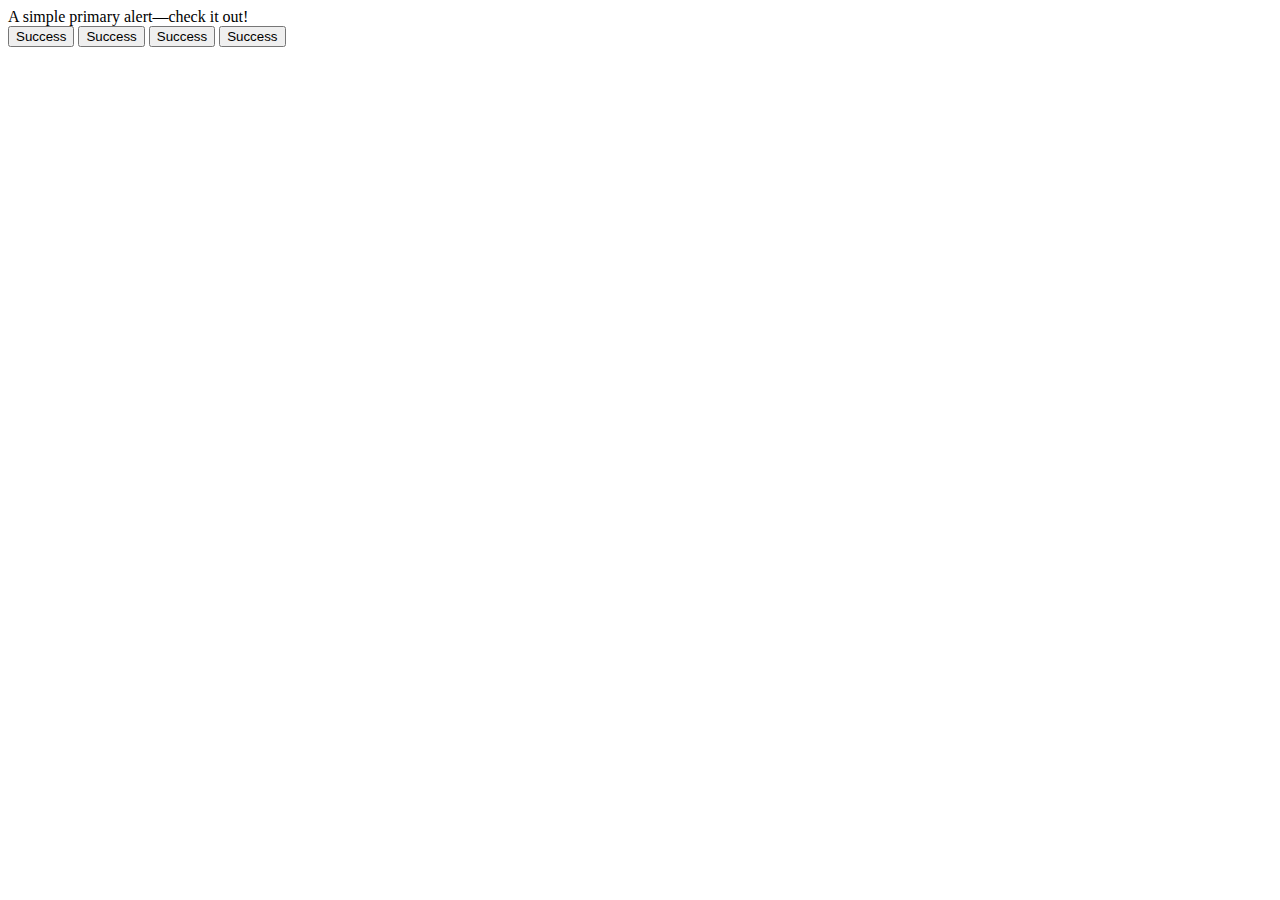
==== index.html @ d3579c08 "Add files via upload" ====
<!doctype html>
<html class="no-js" lang="">

<head>
  <meta charset="utf-8">
  <title></title>
  <meta name="description" content="">
  <meta name="viewport" content="width=device-width, initial-scale=1">

  <meta property="og:title" content="">
  <meta property="og:type" content="">
  <meta property="og:url" content="">
  <meta property="og:image" content="">

  <link rel="manifest" href="site.webmanifest">
  <link rel="apple-touch-icon" href="icon.png">
  <!-- Place favicon.ico in the root directory -->

  <link href="https://cdn.jsdelivr.net/npm/bootstrap@5.0.2/dist/css/bootstrap.min.css" rel="stylesheet" integrity="sha384-EVSTQN3/azprG1Anm3QDgpJLIm9Nao0Yz1ztcQTwFspd3yD65VohhpuuCOmLASjC" crossorigin="anonymous">

  <meta name="theme-color" content="#fafafa">
</head>

<body>
  <div class="container">
    <!-- アラート -->
    <div class="mt-3 alert alert-primary" role="alert">
      A simple primary alert—check it out!
    </div>

    <!-- ボタン -->
    <div class="d-flex justify-content-center">
      <button type="button" class="btn btn-success">Success</button>
      <button type="button" class="ms-1 btn btn-success">Success</button>
      <button type="button" class="ms-1 btn btn-success">Success</button>
      <button type="button" class="ms-1 btn btn-success">Success</button>
　  </div>
　</div>

  <script src="index.js"></script>

</body>

</html>
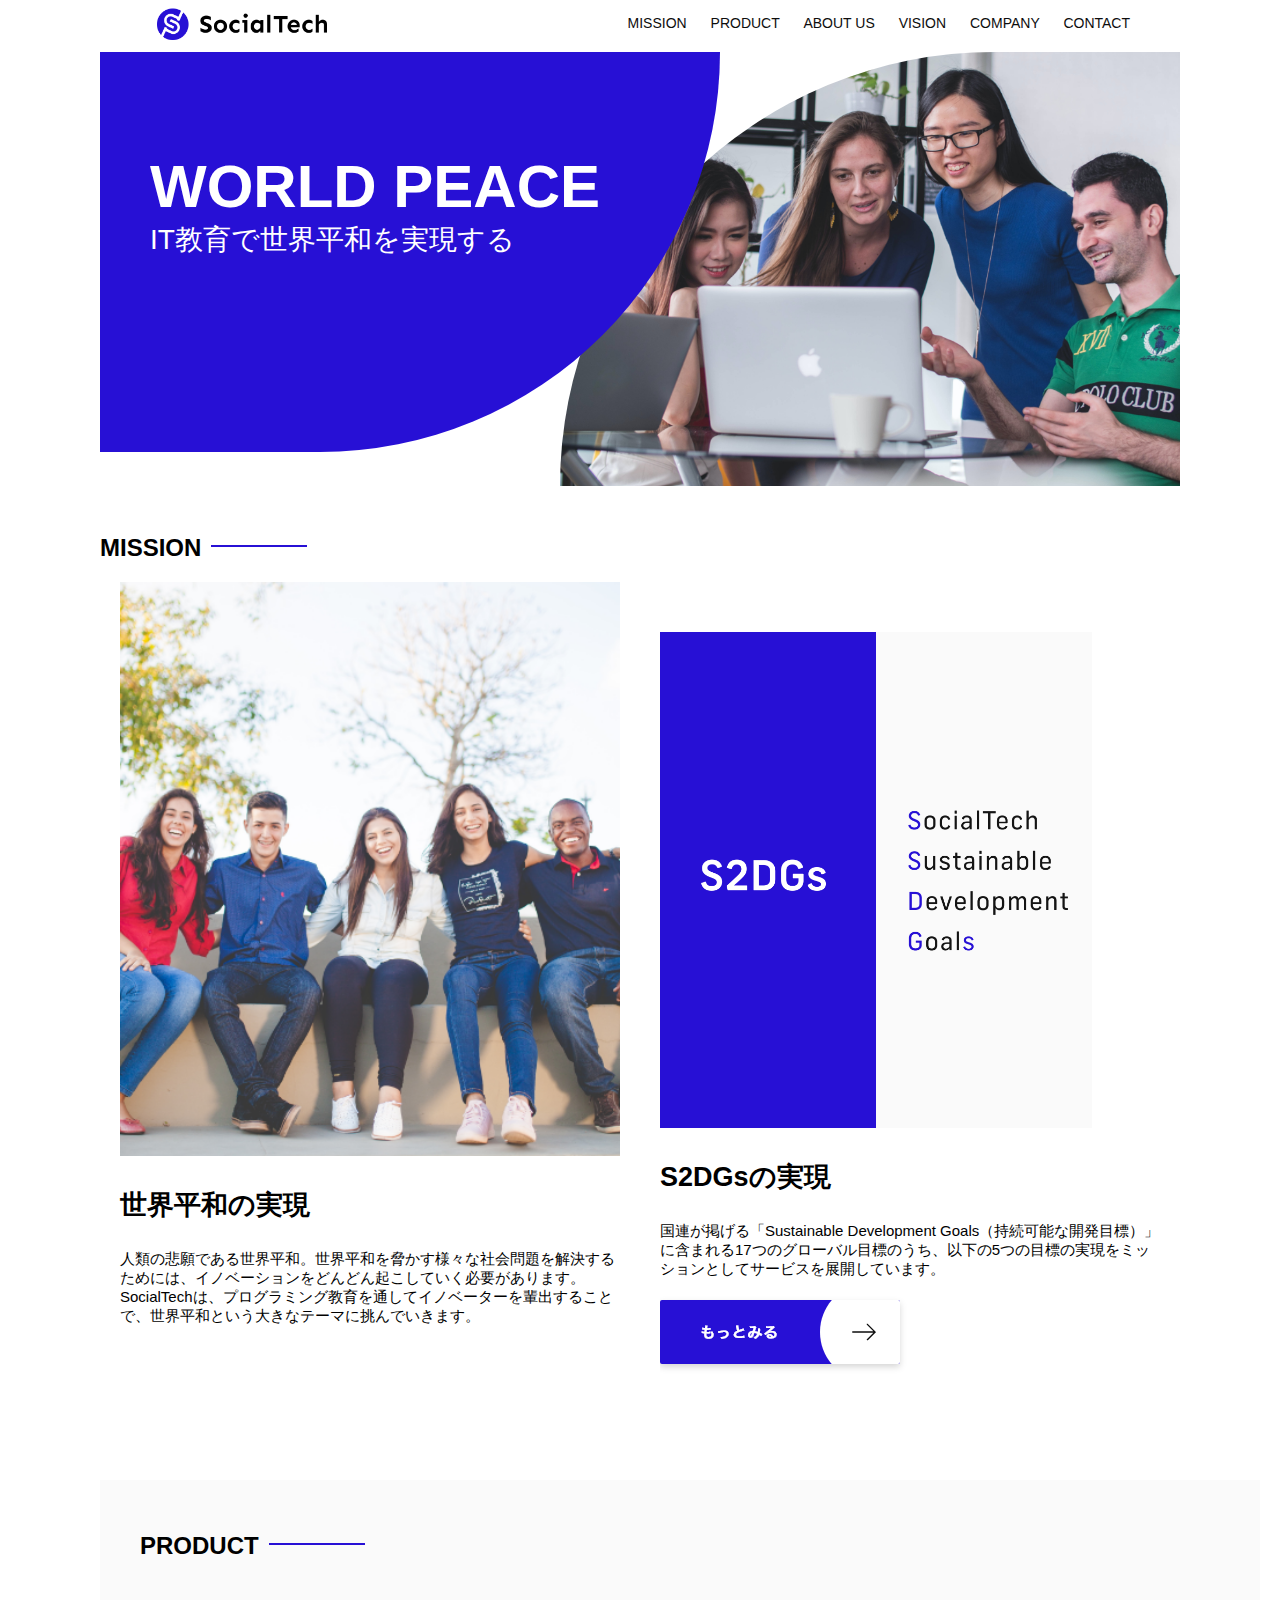
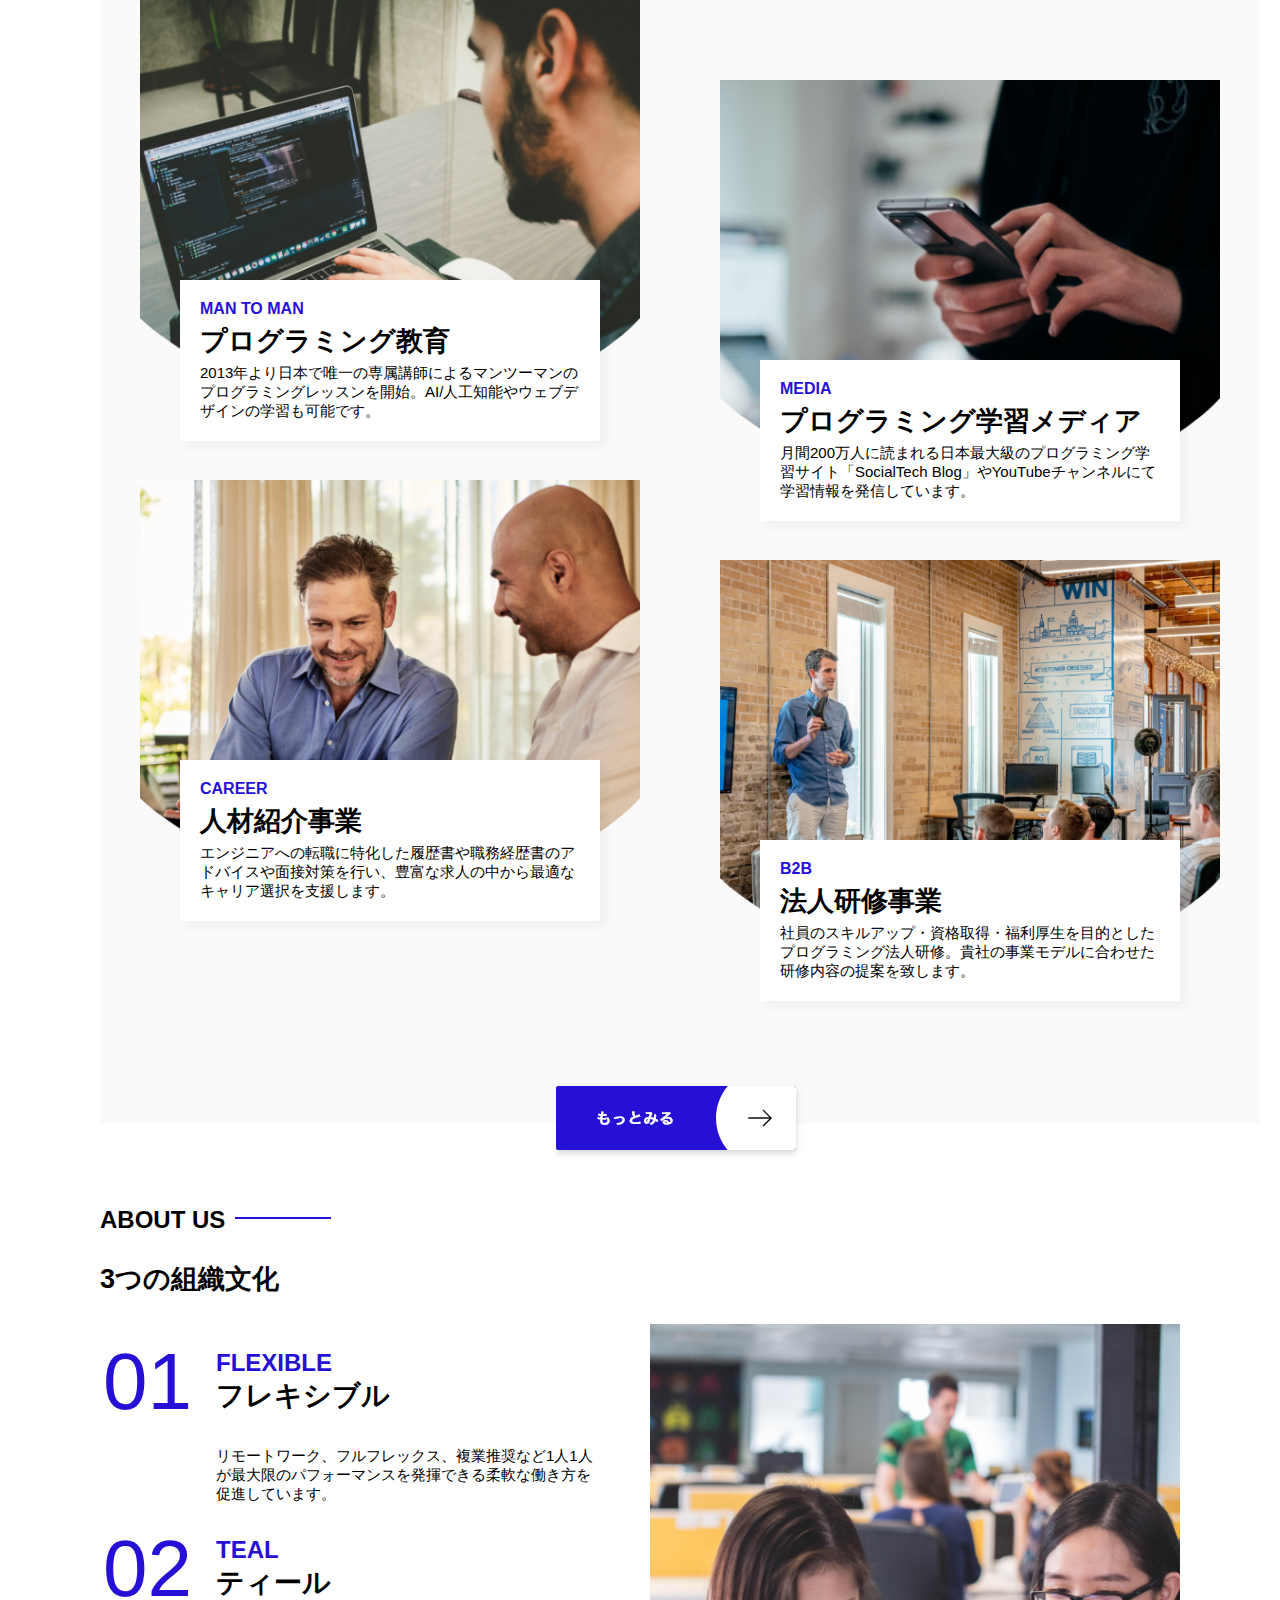
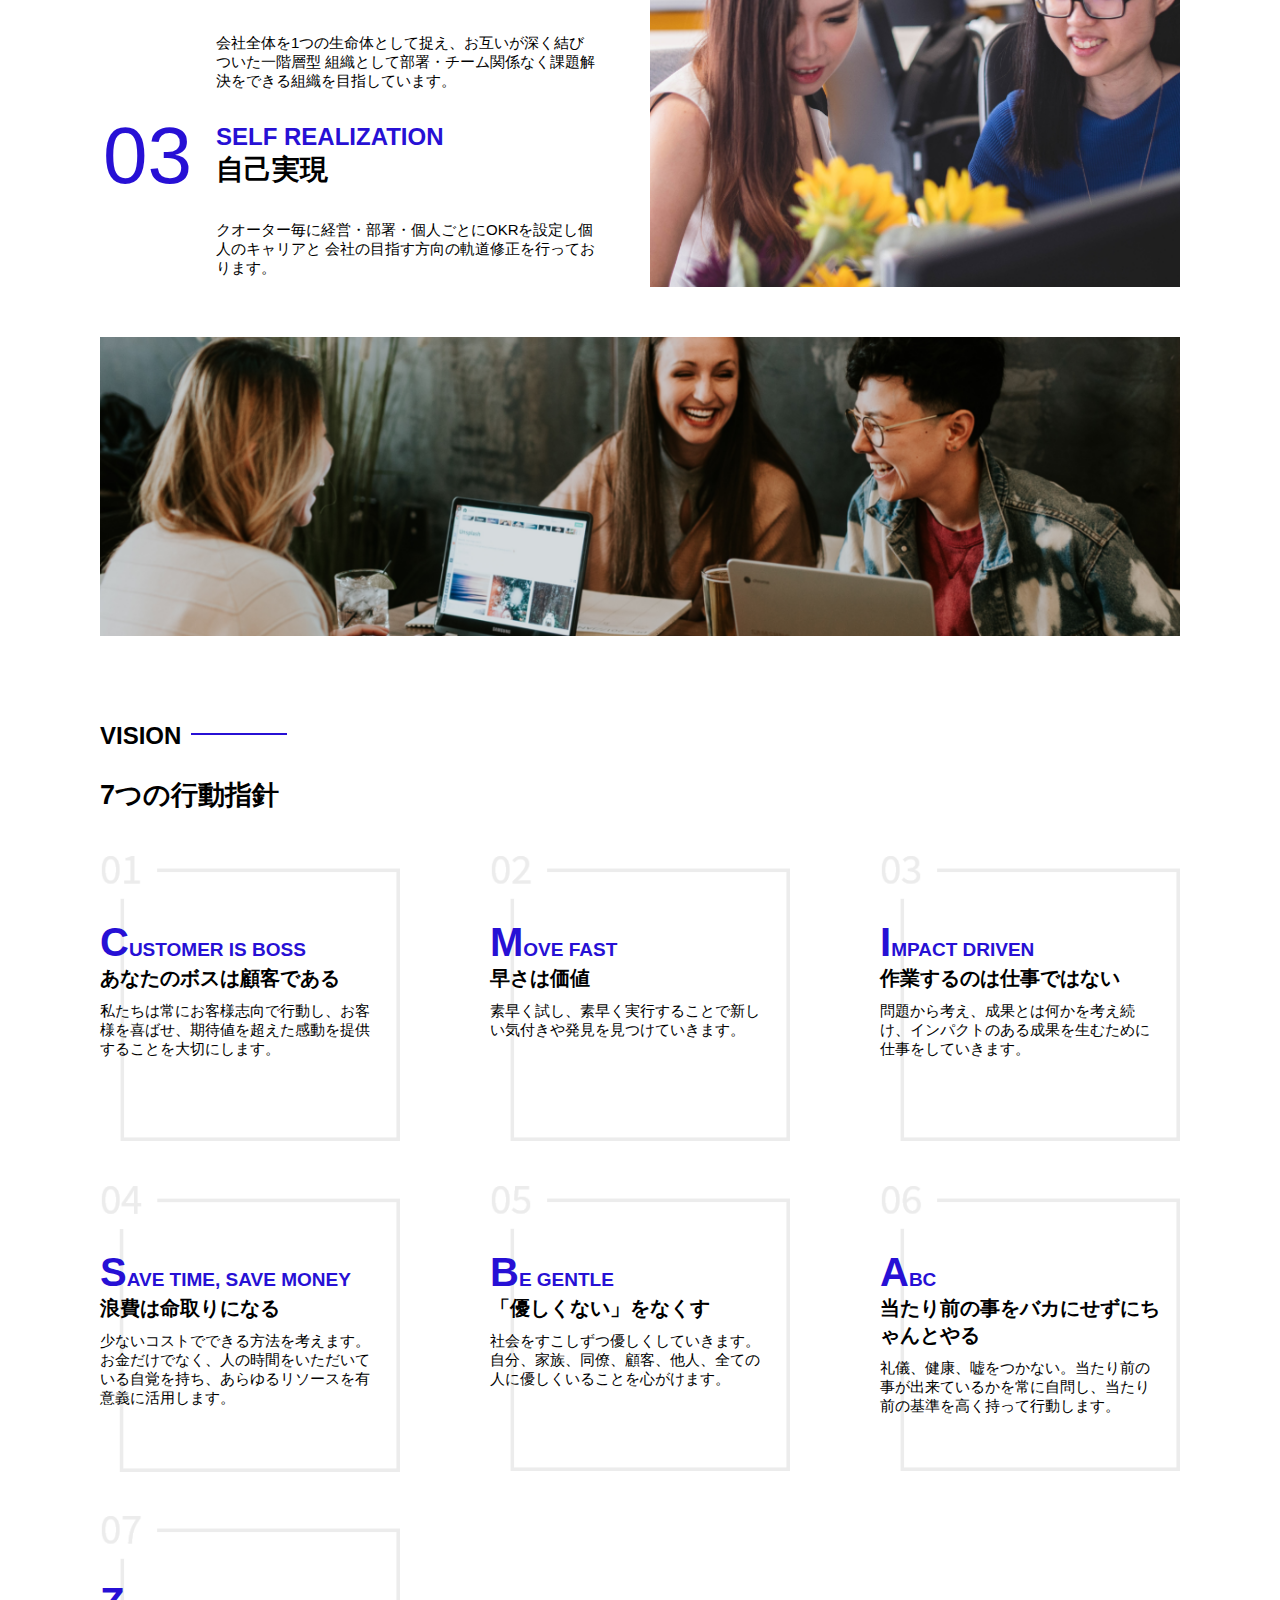
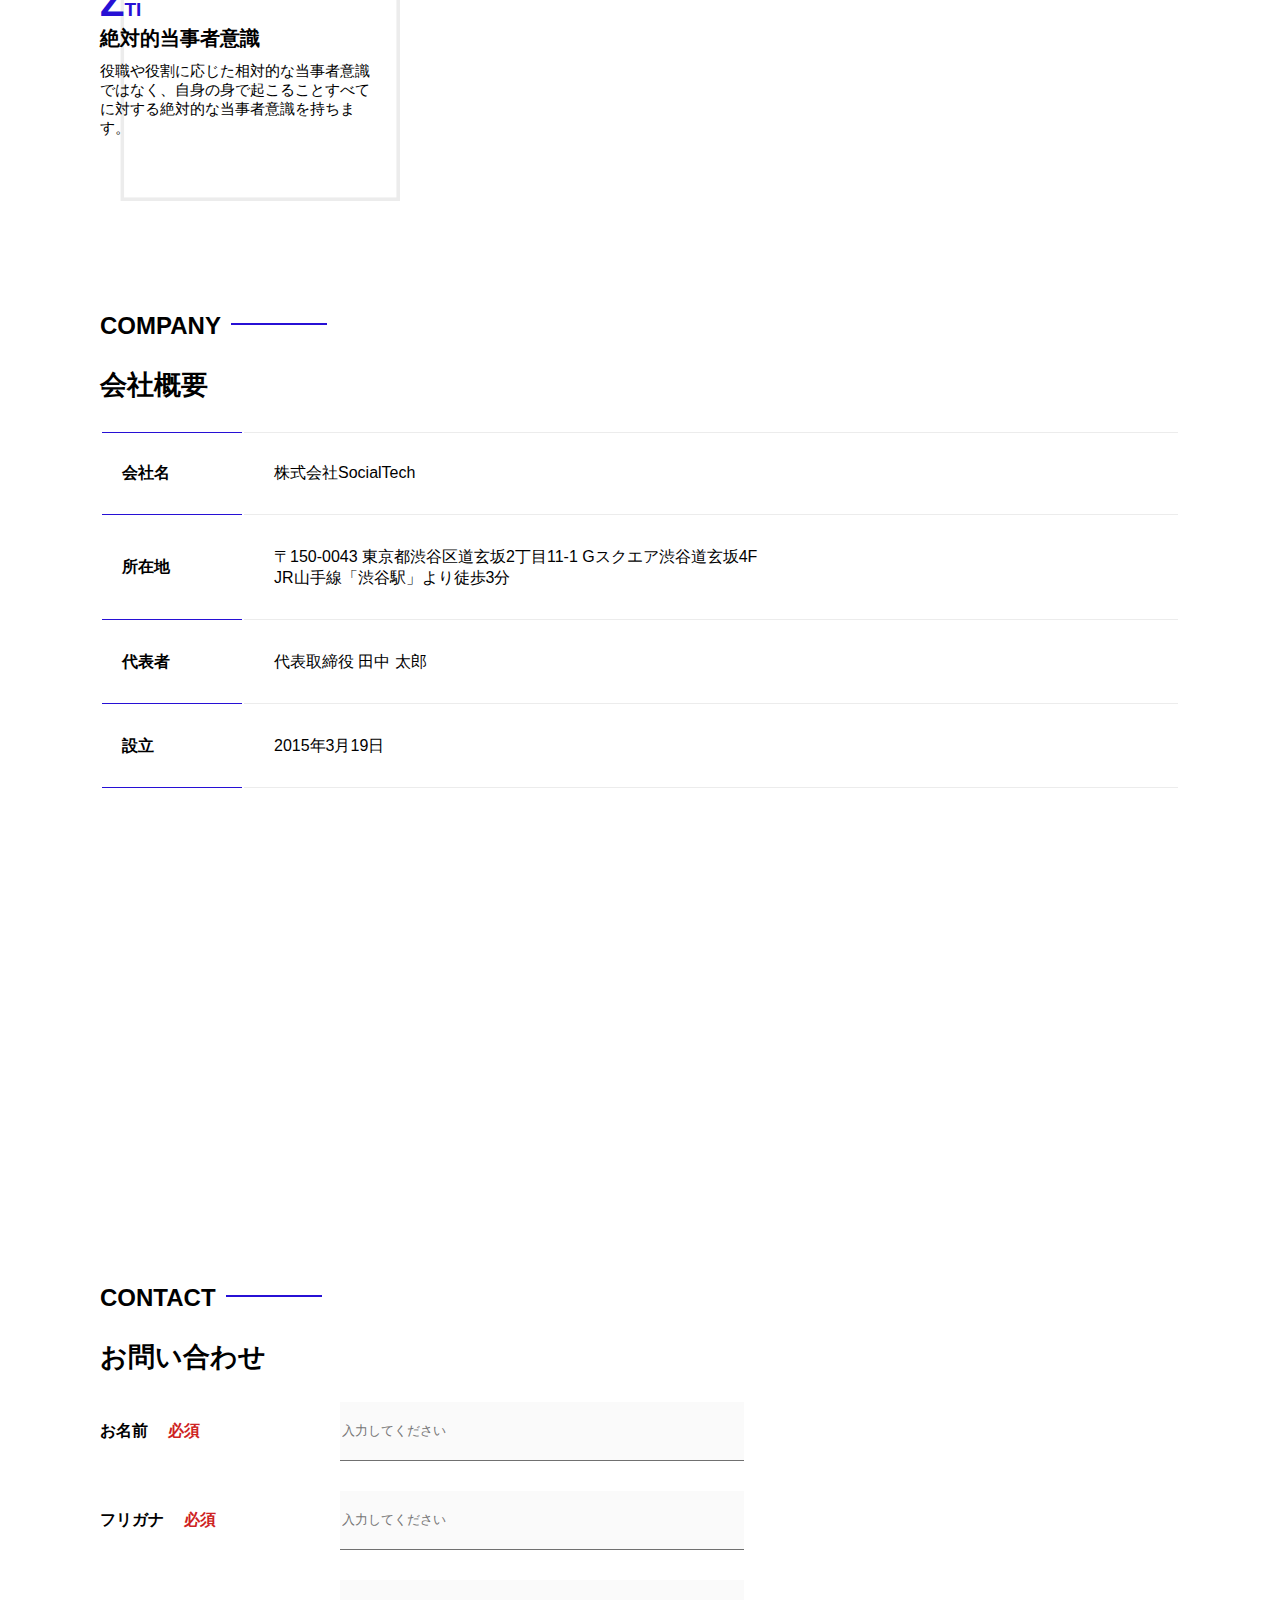
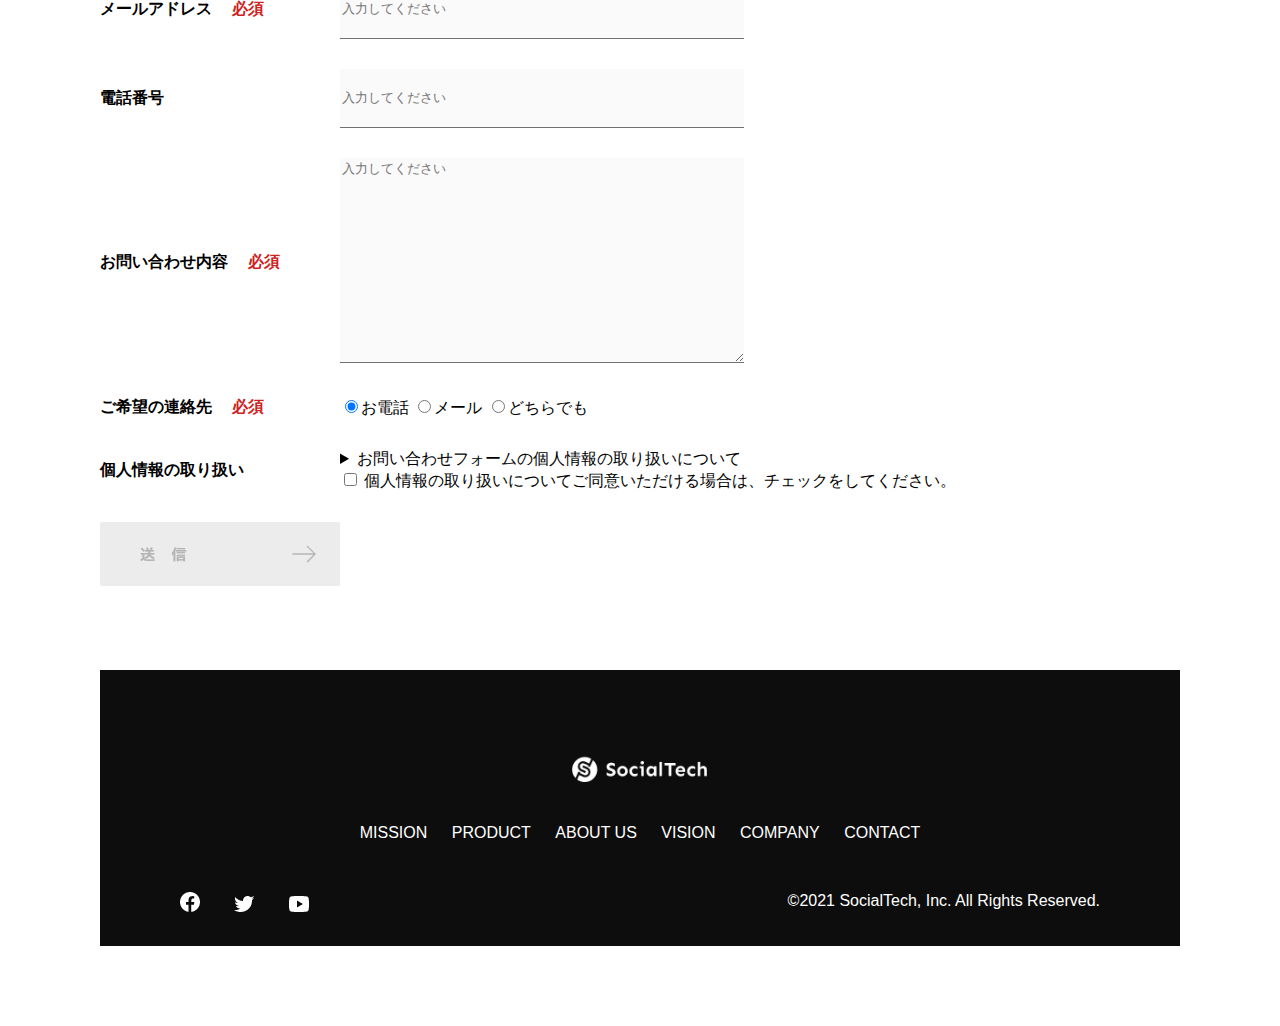
==== commit f4f92f14: "初回コミット" ====
--- a/index.html
+++ b/index.html
@@ -1,44 +1,440 @@
-<!doctype html>
-<html class="no-js" lang="">
+<!DOCTYPE html>
+<html>
+<head>
+   <title>SocialTech</title>
+   <meta charset="utf-8">
+   <meta name="description" content="SocialTechはEdTech業界のリーディングカンパニーを目指します。">
+   <meta name="viewport" content="width=device-width, initial-scale=1.0">
+   <link rel="stylesheet" href="./css/style.css">
+   <style>
+    /* altタグが指定されていないimgを赤枠で囲う */
+    img:not([alt]) {
+      border: 10px solid red;
+    }
+   </style>
+</head>
+<body>
+  <!-- ヘッダー -->
+  <header>
+    <!-- ロゴ -->
+    <a href="index.html" id="logo"><img src="images/logo.png" alt="トップページに戻る"></a>
+    <!-- PC用ナビゲーション -->
+    <nav id="nav-pc">
+      <a href="mission.html">MISSION</a>
+      <a href="product.html">PRODUCT</a>
+      <a href="index.html#aboutus">ABOUT US</a>
+      <a href="index.html#vision">VISION</a>
+      <a href="index.html#company">COMPANY</a>
+      <a href="index.html#contact">CONTACT</a>
+    </nav>
+    <!-- スマホ用メニューボタン -->
+    <img id="menu-sp" src="images/button-menu.png" alt="ナビゲーションを開く" onclick="document.getElementById('nav-sp').style.display = 'block'">
 
-<head>
-  <meta charset="utf-8">
-  <title></title>
-  <meta name="description" content="">
-  <meta name="viewport" content="width=device-width, initial-scale=1">
+    <!-- スマホ用ナビゲーション -->
+    <nav id="nav-sp">
+    <img id="close" src="images/button-close.png" alt="ナビゲーションを閉じる" onclick="document.getElementById('nav-sp').style.display = 'none'">
+    <a id="logo-sp" href="index.html" onclick="document.getElementById('nav-sp').style.display = 'none'"><img
+      src="images/logo-sp.png" alt="トップページに戻る"></a>
+    <a class="menu" href="mission.html" onclick="document.getElementById('nav-sp').style.display = 'none'">MISSION</a>
+    <a class="menu" href="product.html" onclick="document.getElementById('nav-sp').style.display = 'none'">PRODUCT</a>
+    <a class="menu" href="index.html#aboutus" onclick="document.getElementById('nav-sp').style.display = 'none'">ABOUT
+      US</a>
+    <a class="menu" href="index.html#vision"
+      onclick="document.getElementById('nav-sp').style.display = 'none'">VISION</a>
+    <a class="menu" href="index.html#company"
+      onclick="document.getElementById('nav-sp').style.display = 'none'">COMPANY</a>
+    <a class="menu" href="index.html#contact"
+      onclick="document.getElementById('nav-sp').style.display = 'none'">CONTACT</a>
+    <div id="sns">
+      <a href="https://www.facebook.com/sejuku2013"><img src="images/button-facebook.png" alt="Facebookのリンク"></a>
+      <a href="https://twitter.com/samuraijuku"><img src="images/button-twitter.png" alt="Twitterのリンク"></a>
+      <a href="https://www.youtube.com/channel/UCCFOQO5aDK0xXam4cUQXT8g"><img src="images/button-youtube.png" alt="YouTubeのリンク"></a>
+    </div>
+    </nav>
 
-  <meta property="og:title" content="">
-  <meta property="og:type" content="">
-  <meta property="og:url" content="">
-  <meta property="og:image" content="">
+  </header>
 
-  <link rel="manifest" href="site.webmanifest">
-  <link rel="apple-touch-icon" href="icon.png">
-  <!-- Place favicon.ico in the root directory -->
+  <!-- メイン -->
+  <main>
+    <article>
+      <!-- メインビジュアル -->
+      <section id="main-visual">
+        <div id="main-message">
+          <h1>WORLD PEACE</h1>
+          <p>IT教育で世界平和を実現する</p>
+        </div>
+        <img src="images/index/index-main.png" alt="PCの周りに集まる多国籍の仲間たち">
+      </section>
+      <!--ミッション-->
+      <section id="mission">
+        <h2 class="index-h2">MISSION</h2>
+        <div id="mission-flex">
+          <!-- 左側 -->
+          <div>
+            <img id="mission-photo" src="images/index/index-mission.png" alt="屋外のベンチで写真を撮影する多国籍の仲間たち">
+            <h3>世界平和の実現</h3>
+            <p>
+            人類の悲願である世界平和。世界平和を脅かす様々な社会問題を解決するためには、イノベーションをどんどん起こしていく必要があります。SocialTechは、プログラミング教育を通してイノベーターを輩出することで、世界平和という大きなテーマに挑んでいきます。
+            </p>
+          </div>
+          <!-- 右側 -->
+          <div>
+            <img id="s2dgs" src="images/index/s2dgs.png" alt="S2DGs">
+             <h3>S2DGsの実現</h3>
+             <p>国連が掲げる「Sustainable Development Goals（持続可能な開発目標）」に含まれる17つのグローバル目標のうち、以下の5つの目標の実現をミッションとしてサービスを展開しています。</p>
+             <a href="mission.html">
+               <img src="images/button-more.png" alt="もっとみる">
+             </a>
+          </div>
+        </div>
+      </section>
+      <!-- プロダクト -->
+      <section id="product">
+        <h2 class="index-h2">PRODUCT</h2>
+        <div>
+          <div id="product-left">
+            <div>
+              <img class="product-photo" src="images/index/index-mantoman.png" alt="PCでコードを書く男性">
+              <div class="product-explain">
+                <span>MAN TO MAN</span>
+                <h3>プログラミング教育</h3>
+                <p>2013年より日本で唯一の専属講師によるマンツーマンのプログラミングレッスンを開始。AI/人工知能やウェブデザインの学習も可能です。</p>
+              </div>
+            </div>
+            <div>
+              <img class="product-photo" src="images/index/index-career.png" alt="笑顔で話し合う2人の男性">
+              <div class="product-explain">
+                <span>CAREER</span>
+                <h3>人材紹介事業</h3>
+                <p>エンジニアへの転職に特化した履歴書や職務経歴書のアドバイスや面接対策を行い、豊富な求人の中から最適なキャリア選択を支援します。</p>
+              </div>
+            </div>
+          </div>
+          <div id="product-right">
+            <div>
+              <img class="product-photo" src="images/index/index-media.png" alt="スマートフォンを操作する人">
+              <div class="product-explain">
+                <span>MEDIA</span>
+                <h3>プログラミング学習メディア</h3>
+                <p>月間200万人に読まれる日本最大級のプログラミング学習サイト「SocialTech Blog」やYouTubeチャンネルにて学習情報を発信しています。</p>
+              </div>
+            </div>
+            <div>
+              <img class="product-photo" src="images/index/index-b2b.png" alt="講演中の男性とそれを聴く人々">
+              <div class="product-explain">
+                <span>B2B</span>
+                <h3>法人研修事業</h3>
+                <p>社員のスキルアップ・資格取得・福利厚生を目的としたプログラミング法人研修。貴社の事業モデルに合わせた研修内容の提案を致します。</p>
+              </div>
+            </div>
+          </div>
+        </div>
+        <div>
+          <a id="product-more" href="product.html">
+            <img src="images/button-more.png" alt="もっとみる">
+          </a>
+        </div>
+          </div>
+        </div>
+      </section>
+       <!---ABOUT US-->
+       <section id="aboutus">
+        <h2 class="index-h2">ABOUT US</h2>
+        <h3>3つの組織文化</h3>
+        <div>
+          <table class="culture-table">
+            <tr>
+              <td>
+                <span class="culture-num">01</span>
+              </td>
+              <td>
+                <span class="culture-en">FLEXIBLE</span>
+                <span class="culture-jp">フレキシブル</span>
+              </td>
+            </tr>
+            <tr>
+              <td>
+                <!--空のセル-->
+              </td>
+              <td>
+                <p class="culture-description">
+                  リモートワーク、フルフレックス、複業推奨など1人1人が最大限のパフォーマンスを発揮できる柔軟な働き方を促進しています。
+                </p>
+              </td>
+            </tr>
+            <tr>
+              <td>
+                <span class="culture-num">02</span>
+              </td>
+              <td>
+                <span class="culture-en">TEAL</span>
+                <span class="culture-jp">ティール</span>
+              </td>
+            </tr>
+            <tr>
+              <td>
+                <!--空のセル-->
+              </td>
+              <td>
+                <p class="culture-description">
+                  会社全体を1つの生命体として捉え、お互いが深く結びついた一階層型
+                  組織として部署・チーム関係なく課題解決をできる組織を目指しています。
+                </p>
+              </td>
+            </tr>
+            <tr>
+              <td>
+                <span class="culture-num">03</span>
+              </td>
+              <td>
+                <span class="culture-en">SELF REALIZATION</span>
+                <span class="culture-jp">自己実現</span>
+              </td>
+            </tr>
+            <tr>
+              <td>
+                <!--空のセル-->
+              </td>
+              <td>
+                <p class="culture-description">
+                  クオーター毎に経営・部署・個人ごとにOKRを設定し個人のキャリアと
+                  会社の目指す方向の軌道修正を行っております。
+                </p>
+              </td>
+            </tr>
+          </table>
+          <img class="culture-img" src="images/index/index-aboutus1.png" alt="笑顔で話し合う2人の女性">
+        </div>
+        <img class="culture-img2" src="images/index/index-aboutus2.png" alt="笑顔で話し合う3人の男女">
+      </section>
+      <!-- VISION -->
+      <section id="vision">
+        <h2 class="index-h2">VISION</h2>
+        <h3>7つの行動指針</h3>
+        <div>
+          <div class="vision-box">
+            <img src="images/index/vision-01.png" alt="01">
+            <span>
+              <h4>CUSTOMER IS BOSS</h4>
+              <h5>あなたのボスは顧客である</h5>
+              <p>私たちは常にお客様志向で行動し、お客様を喜ばせ、期待値を超えた感動を提供することを大切にします。</p>
+            </span>
+          </div>
+          <div class="vision-box">
+            <img src="images/index/vision-02.png" alt="02">
+            <span>
+              <h4>MOVE FAST</h4>
+              <h5>早さは価値</h5>
+              <p>素早く試し、素早く実行することで新しい気付きや発見を見つけていきます。</p>
+            </span>
+          </div>
+          <div class="vision-box">
+            <img src="images/index/vision-03.png" alt="03">
+            <span>
+              <h4>IMPACT DRIVEN</h4>
+              <h5>作業するのは仕事ではない</h5>
+              <p>問題から考え、成果とは何かを考え続け、インパクトのある成果を生むために仕事をしていきます。</p>
+            </span>
+          </div>
+          <div class="vision-box">
+            <img src="images/index//vision-04.png" alt="04">
+            <span>
+              <h4>SAVE TIME, SAVE MONEY</h4>
+              <h5>浪費は命取りになる</h5>
+              <p>少ないコストでできる方法を考えます。お金だけでなく、人の時間をいただいている自覚を持ち、あらゆるリソースを有意義に活用します。</p>
+            </span>
+          </div>
+          <div class="vision-box">
+            <img src="images/index/vision-05.png" alt="05">
+            <span>
+              <h4>BE GENTLE</h4>
+              <h5>「優しくない」をなくす</h5>
+              <p>社会をすこしずつ優しくしていきます。自分、家族、同僚、顧客、他人、全ての人に優しくいることを心がけます。</p>
+            </span>
+          </div>
+          <div class="vision-box">
+            <img src="images/index/vision-06.png" alt="06">
+            <span>
+              <h4>ABC</h4>
+              <h5>当たり前の事をバカにせずにちゃんとやる</h5>
+              <p>礼儀、健康、嘘をつかない。当たり前の事が出来ているかを常に自問し、当たり前の基準を高く持って行動します。</p>
+            </span>
+          </div>
+          <div class="vision-box">
+            <img src="images/index/vision-07.png" alt="07">
+            <span>
+              <h4>ZTI</h4>
+              <h5>絶対的当事者意識</h5>
+              <p>役職や役割に応じた相対的な当事者意識ではなく、自身の身で起こることすべてに対する絶対的な当事者意識を持ちます。</p>
+            </span>
+          </div>
+        </div>
+      </section>
+      <!-- COMPANY -->
+      <section id="company">
+        <h2 class="index-h2">COMPANY</h2>
+        <h3>会社概要</h3>
+        <table id="company-table">
+          <tr>
+            <th class="tableheader-first">会社名</th>
+            <td class="cell-first">株式会社SocialTech</td>
+          </tr>
+          <tr>
+            <th class="tableheader">所在地</th>
+            <td class="cell">〒150-0043 東京都渋谷区道玄坂2丁目11-1 Gスクエア渋谷道玄坂4F<br>JR山手線「渋谷駅」より徒歩3分</td>
+          </tr>
+          <tr>
+            <th class="tableheader">代表者</th>
+            <td class="cell">代表取締役 田中 太郎</td>
+          </tr>
+          <tr>
+            <th class="tableheader">設立</th>
+            <td class="cell">2015年3月19日</td>
+          </tr>
+        </table>
+        <iframe
+        src="https://www.google.com/maps/embed?pb=!1m18!1m12!1m3!1d3241.7759544892483!2d139.69399665123464!3d35.65789123876098!2m3!1f0!2f0!3f0!3m2!1i1024!2i768!4f13.1!3m3!1m2!1s0x60188caa0042e8d1%3A0xba130bea826a7aa2!2z44CSMTUwLTAwNDMg5p2x5Lqs6YO95riL6LC35Yy66YGT546E5Z2C77yS5LiB55uu77yR77yR4oiS77yR!5e0!3m2!1sja!2sjp!4v1636872991912!5m2!1sja!2sjp"
+        style="border:0;" allowfullscreen="" loading="lazy">
+        </iframe>
+      </section>
+      <!-- お問い合わせフォーム -->
+      <section id="contact">
+        <h2 class="index-h2">CONTACT</h2>
+        <h3>お問い合わせ</h3>
+        <!-- STATIC FORMSのフォームタグ -->
+        <form action="https://api.staticforms.xyz/submit" method="post">
+          <input type="text" name="honeypot" style="display:none">
+          <!-- STATIC FORMSのアクセスキー -->
+          <input type="hidden" name="accessKey" value="cf5ebafd-a99f-43c1-ad95-5e4b60b3272f">
+          <!--メールのタイトル-->
+          <input type="hidden" name="subject" value="お問い合わせフォーム" />
+          <!--送信先のメールアドレスをvalueに設定する-->
+          <input type="hidden" name="replyTo" value="lshijing326@gmail.com">
+          <!--redirectToのURLは公開後のURLへリンクする-->
+          <input type="hidden" name="redirectTo" value="">
+          <!-- テキストボックス -->
+          <div>
+            <div class="contact-heading">
+              <label class="contact-label">お名前<span class="contact-span">必須</span></label>
+            </div>
+            <div class="contact-form">
+              <input type="text" name="name" placeholder="入力してください" class="contact-textbox">
+            </div>
+          </div>
+          <div>
+            <div class="contact-heading">
+              <label class="contact-label">フリガナ<span class="contact-span">必須</span></label>
+            </div>
+            <div>
+              <input type="text" name="hurigana" placeholder="入力してください" class="contact-textbox">
+            </div>
+          </div>
+          <div>
+            <div class="contact-heading">
+              <label class="contact-label">メールアドレス<span class="contact-span">必須</span></label>
+            </div>
+            <div>
+              <input type="text" name="email" placeholder="入力してください" class="contact-textbox">
+            </div>
+          </div>
+          <div>
+            <div class="contact-heading">
+              <label class="contact-label">電話番号</label>
+            </div>
+            <div>
+              <input type="text" name="tel" placeholder="入力してください" class="contact-textbox">
+            </div>
+          </div>
+          <!-- テキストエリア -->
+          <div>
+            <div class="contact-heading">
+              <label class="contact-label">お問い合わせ内容<span class="contact-span">必須</span></label>
+            </div>
+            <div>
+              <textarea class="contact-textarea" placeholder="入力してください" name="message"></textarea>
+            </div>
+          </div>
+          <!-- ラジオボタン -->
+          <div>
+            <div class="contact-heading">
+              <label class="contact-label">ご希望の連絡先<span class="contact-span">必須</span></label>
+            </div>
+            <div>
+              <input class="radiobutton" type="radio" value="tel" name="contact" checked><label>お電話</label>
+              <input class="radiobutton" type="radio" value="mail" name="contact"><label>メール</label>
+              <input class="radiobutton" type="radio" value="both" name="contact"><label>どちらでも</label>
+            </div>
+          </div>
+          <!-- チェックボックス -->
+          <div>
+            <div class="contact-heading">
+              <label class="contact-label">個人情報の取り扱い</label>
+            </div>
+            <div>
+              <details>
+              <summary>お問い合わせフォームの個人情報の取り扱いについて</summary>
+              <div>
+                <span>１．組織の名称又は氏名</span><br>
+                株式会社SocialTech<br><br>
+                <span>２．個人情報保護管理者（若しくはその代理人）の氏名又は職名、所属及び連絡先
+                鈴木 一郎 コーポレート部</span><br>
+                メールアドレス：support@socialtech.net<br>
+                TEL：03-xxxx-xxxx<br>
+                    <span>３．個人情報の利用目的</span><br>
+                    ・本サービス及び本サービスに関連する情報の提供又はそれらに関する連絡のため<br>
+                    ・ユーザーの本人確認のため<br>
+                    ・当社サービスのご案内のため<br>
+                    ・当社の商品等の広告または宣伝（電子メールによるものを含むものとします。）<br><br>
+                    <span>４．個人情報の取り扱い業務の委託</span><br>
+                    個人情報の取扱業務の全部または一部を外部に業務委託する場合があります。<br>
+                    その際、弊社は、個人情報を適切に保護できる管理体制を敷き実行していることを条件として<br>
+                    委託先を厳選したうえで、機密保持契約を委託先と締結し、お客様の個人情報を厳密に管理させます。<br><br>
+                    <span>５．個人情報の開示等の請求</span><br>
+                    お客様は、弊社に対してご自身の個人情報の開示等（利用目的の通知、開示、内容の訂正・追加・削除、利用の停止または消去、第三者への提供の停止）に関して、当社問合わせ窓口に申し出ることができます。<br>
+                    その際、弊社はお客様ご本人を確認させていただいたうえで、合理的な期間内に対応いたします。<br><br>
+                    なお、個人情報に関する弊社問合わせ先は、次の通りです。<br><br>
+                    株式会社SocialTech　個人情報問合せ窓口<br>
+                    〒150-0043　東京都渋谷区道玄坂2丁目11-1 Ｇスクエア渋谷道玄坂 4F<br>
+                    メールアドレス：support@socialtech.net　TEL：03-xxxx-xxxx<br><br>
+                    <span>６．個人情報を提供されることの任意性について</span><br><br>
+                    お客様がご自身の個人情報を弊社に提供されるか否かは、お客様のご判断によりますが、もしご提供されない場合には、適切なサービスが提供できない場合がありますので予めご了承ください。
+              </div>
+              </details>
+              <input type="checkbox" name="agree">
+              <span>個人情報の取り扱いについてご同意いただける場合は、チェックをしてください。</span>
+            </div>
+          </div>
+        </div>
+      </div>
+          <!-- 送信ボタン -->
+          <input type="image" value="Submit" src="images/button-submit.png" alt="送信する">
+        </form>
+      </section>
+    </article>
+    <footer>
+      <div id="footer-logo">
+        <img src="images/logo-sp.png" alt="SocialTech">
+      </div>
+      <div id="footer-link">
+        <a href="mission.html">MISSION</a>
+        <a href="product.html">PRODUCT</a>
+        <a href="index.html#aboutus">ABOUT US</a>
+        <a href="index.html#vision">VISION</a>
+        <a href="index.html#company">COMPANY</a>
+        <a href="index.html#contact">CONTACT</a>
+      </div>
+      <div id="sns-footer">
+        <a href="https://www.facebook.com/sejuku2013"><img src="images/button-facebook.png" alt="Facebookのリンク"></a>
+        <a href="https://twitter.com/samuraijuku"><img src="images/button-twitter.png" alt="Twitterのリンク"></a>
+        <a href="https://www.youtube.com/channel/UCCFOQO5aDK0xXam4cUQXT8g"><img src="images/button-youtube.png" alt="YouTubeのリンク"></a>
+        <span id="copyright">&copy;2021 SocialTech, Inc. All Rights Reserved. </span>
+      </div>
+    </footer>
+  </main>
 
-  <link href="https://cdn.jsdelivr.net/npm/bootstrap@5.0.2/dist/css/bootstrap.min.css" rel="stylesheet" integrity="sha384-EVSTQN3/azprG1Anm3QDgpJLIm9Nao0Yz1ztcQTwFspd3yD65VohhpuuCOmLASjC" crossorigin="anonymous">
-
-  <meta name="theme-color" content="#fafafa">
-</head>
-
-<body>
-  <div class="container">
-    <!-- アラート -->
-    <div class="mt-3 alert alert-primary" role="alert">
-      A simple primary alert—check it out!
-    </div>
-
-    <!-- ボタン -->
-    <div class="d-flex justify-content-center">
-      <button type="button" class="btn btn-success">Success</button>
-      <button type="button" class="ms-1 btn btn-success">Success</button>
-      <button type="button" class="ms-1 btn btn-success">Success</button>
-      <button type="button" class="ms-1 btn btn-success">Success</button>
-　  </div>
-　</div>
-
-  <script src="index.js"></script>
-
+  <!-- 以下の場所までスクロールされる -->
+  <section id="aboutus">
+  </section>
+  <script src="app.js"></script>
 </body>
-
-</html>
+</html>--- a/css/style.css
+++ b/css/style.css
@@ -0,0 +1,1293 @@
+  /* PC、スマホ共通スタイル */
+  body {
+    font-family: "Source Sans Pro", "Hiragino Kaku Gothic ProN", Meiryo, Arial, sans-serif;
+  }
+  
+  p {
+    font-size: 15px;
+  }
+
+/*====================
+ PC用のスタイル (共通)
+====================*/
+/* @media screen and (min-width: 768px) { */
+@media screen and (min-width: 999px) {
+
+  /* 横幅設定 */
+  body {
+    max-width: 1080px;
+    min-width: 960px;
+    margin: 0 auto 0 auto;
+  }
+  
+  /* ヘッダー */
+  header {
+    display: flex;
+    justify-content: space-between;
+    max-width: 980px;
+    margin: 0 auto 0 auto;
+  }
+
+  /* ナビゲーションのレイアウト */
+  #nav-pc {
+    text-align: right;
+    font-size: 14px;
+    padding-top: 15px;
+  }
+  
+  /* ナビゲーションのリンクの装飾設定 */
+  #nav-pc > a {
+    text-decoration: none;
+    margin-left: 20px;
+  }
+  #nav-pc > a:link {
+    color: #0d0d0d;
+  }
+  #nav-pc > a:visited {
+    color: #0d0d0d;
+  }
+  #nav-pc > a:hover {
+    color: #0d0d0d;
+    text-decoration: underline;
+  }
+  #nav-pc > a:active {
+    color: #0d0d0d;
+  }
+
+  /* スマホ用ナビを非表示 */
+  #nav-sp,
+  #menu-sp {
+    display: none;
+  }
+
+  /* メインビジュアル */
+  #main-visual {
+    position: relative;
+    height: 400px;
+  }
+
+  #main-message {
+    position: absolute;
+    top: 0;
+    left: 0;
+    background-color: #2710d5;
+    color: #ffffff;
+    border-radius: 0 0 476px 0;
+    max-width: 620px;
+    height: 100%;
+    width: 100%;
+    z-index: 11;
+  }
+
+  #main-message > h1 {
+    font-size: 60px;
+    font-weight: bold;
+    margin: 100px 0 0 50px;
+  }
+
+  #main-message > p {
+    font-size: 28px;
+    margin: 0 0 0 50px;
+  }
+
+  #main-visual > img {
+    max-width: 620px;
+    border-radius: 476px 0 0 0;
+    position: absolute;
+    top: 0;
+    right: 0;
+    z-index: 10;
+  }
+
+  /* 見出し */
+  h2 {
+    margin: 40px 0 0 0;
+  }
+  
+  h2::after {
+    content: url("../images/line.png");
+    /* content: "☆"; */
+    margin-left: 10px;
+  }
+  
+  h3 {
+    font-size: 27px;
+  }
+
+  /* ミッション */
+   #mission {
+    margin: 80px auto 80px auto;
+    width: 100%;
+  }
+
+  #mission-flex {
+    width: 100%;
+    display: flex;
+  }
+
+  #mission-flex > div {
+    width: 50%;
+    margin: 20px;
+  }
+  
+  #mission-photo {
+    width: 100%;
+  }
+  
+  #s2dgs {
+    margin-top: 50px;
+  }
+
+  /* プロダクト */
+  #product {
+    background-color: #fafafa;
+    width: 100%;
+    margin: 80px 0 80px 0;
+    padding: 10px 40px 0px 40px;
+  }
+  
+  /* 外枠 */
+  #product > div {
+    margin-top: 40px;
+    display: flex;
+  }
+  
+  /* 左のカラム */
+  #product-left {
+    width: 50%;
+    margin-right: 20px;
+  }
+  
+  /* 右のカラム */
+  #product-right {
+    width: 50%;
+    margin-left: 20px;
+    margin-top: 80px;
+  }
+  
+  /* 画像＋説明の枠 */
+  #product-left > div {
+    position: relative;
+    height: 480px;
+    margin-right: 20px;
+  }
+  #product-right > div {
+    position: relative;
+    height: 480px;
+    margin-left: 20px;
+  }
+
+  /* 画像 */
+  .product-photo {
+    width: 100%;
+  }
+
+  /* 説明文の枠 */
+  .product-explain {
+    background-color: #ffffff;
+    position: absolute;
+    left: 0;
+    top: 280px;
+    margin: 0 40px 0 40px;
+    padding: 20px;
+    box-shadow: 5px 5px 10px rgba(0, 0, 0, 0.05);
+  }
+  
+  /* 説明文の英語 */
+  .product-explain > span {
+    color: #2710d5;
+    font-weight: bold;
+    font-size: 16px;
+    margin: 0;
+  }
+  
+  /* 説明文の見出し */
+  .product-explain > h3 {
+    margin: 5px 0 5px 0;
+  }
+  
+  /* 説明文 */
+  .product-explain > p {
+    margin: 0;
+  }
+  
+  /* 「もっとみる」ボタン */
+  #product-more {
+    margin: 0 auto -42px auto;
+  }
+
+  /* ABOUT US */
+  #aboutus {
+    margin: 80px auto 80px auto;
+  }
+  
+  /* 3つの組織文化と画像を入れる枠 */
+  #aboutus > div {
+    display: flex;
+  }
+
+  /* 画像 */
+  .culture-img {
+    width: 100%;
+    align-self: flex-start;
+  }
+    
+  .culture-img2 {
+    margin-top: 50px;
+    width: 100%;
+  }
+
+  /* 3つの組織文化の表 */
+  .culture-table {
+    max-width: 500px;
+    margin-right: 50px;
+  }
+
+  /* 番号 */
+  .culture-num {
+    font-size: 80px;
+    color: #2710d5;
+    margin: 0 20px 0 0;
+  }
+    
+  /* 組織文化英語 */
+  .culture-en {
+    color: #2710d5;
+    font-weight: bold;
+    font-size: 24px;
+    display: block;
+  }
+    
+  /* 組織文化日本語 */
+  .culture-jp {
+    font-size: 28px;
+    font-weight: bold;
+  }
+    
+  /* 説明文 */
+  .culture-description {
+    margin: 0;
+  }
+
+  /* ビジョン */
+  #vision {
+    margin: 80px auto 80px auto;
+  }
+  
+  /* セクション内の外枠 */
+  #vision > div {
+    width: 100%;
+    display: flex;
+    justify-content: space-between;
+    flex-wrap: wrap;
+  }
+  
+  /* 7つの行動指針の枠 */
+  .vision-box {
+    width: 300px;
+    height: 300px;
+    margin-bottom: 30px;
+    position: relative;
+  }
+
+  .vision-box > img {
+    width: 100%;
+    height: auto;
+    position: absolute;
+    top: 0;
+    left: 0;
+    z-index: 30;
+  }
+  
+  .vision-box > span {
+    position: absolute;
+    top: 0;
+    left: 0;
+    z-index: 31;
+    margin-right: 20px;
+  }
+  
+  .vision-box > span > h4 {
+    color: #2710d5;
+    font-size: 19px;
+    margin: 80px 0 0 0;
+  }
+  
+  .vision-box > span > h4::first-letter {
+    font-size: 40px;
+  }
+  
+  .vision-box > span > h5 {
+    font-size: 20px;
+    margin: 0 0 0 0;
+  }
+  
+  .vision-box > span > p {
+    margin: 10px 0 0 0;
+  }
+
+  /* 会社概要 */
+  #company {
+    margin: 80px auto 80px auto;
+  }
+
+  #company-table {
+    width: 100%;
+  }
+ 
+  .tableheader {
+    text-align: left;
+    padding: 20px;
+    border-bottom-color: #2710d5;
+    border-bottom-width: 1px;
+    border-bottom-style: solid;
+    width: 100px;
+  }
+ 
+  .tableheader-first {
+    text-align: left;
+    padding: 20px;
+    border-bottom-color: #2710d5;
+    border-bottom-width: 1px;
+    border-bottom-style: solid;
+    border-top-color: #2710d5;
+    border-top-width: 1px;
+    border-top-style: solid;
+    width: 100px;
+  }
+ 
+  .cell {
+    padding: 30px;
+    border-bottom-color: #ececec;
+    border-bottom-width: 1px;
+    border-bottom-style: solid;
+  }
+ 
+  .cell-first {
+    padding: 30px;
+    border-bottom-color: #ececec;
+    border-bottom-width: 1px;
+    border-bottom-style: solid;
+    border-top-color: #ececec;
+    border-top-width: 1px;
+    border-top-style: solid;
+  }
+
+  #company > iframe {
+    width: 100%;
+    height: 368px;
+    margin-top: 40px;
+  }
+
+  /* お問い合わせ */
+  #contact {
+    margin: 80px auto 80px auto;
+  }
+  
+  /* 外枠 */
+  #contact > form > div {
+    display: flex;
+    flex-direction: row;
+    flex-wrap: wrap;
+    padding-bottom: 30px;
+  }
+
+  /* 左列の見出し */
+  .contact-heading {
+    width: 240px;
+    align-self: center;
+  }
+  /* 見出しのラベル */
+  .contact-label {
+    font-weight: bold;
+  }
+  /* 必須 */
+  .contact-span {
+    color: #ce2222;
+    margin: 0 0 0 20px;
+    font-weight: bold;
+  }
+
+  /* テキストボックス */
+  .contact-textbox {
+    border-top: 0;
+    border-left: 0;
+    border-right: 0;
+    border-bottom-width: 1px;
+    border-bottom-color: #707070;
+    border-bottom-style: solid;
+    background-color: #fafafa;
+    width: 400px;
+    height: 56px;
+  }
+  /* お問い合わせ内容のテキストエリア */
+  .contact-textarea {
+    border-top: 0;
+    border-left: 0;
+    border-right: 0;
+    border-bottom-width: 1px;
+    border-bottom-color: #707070;
+    border-bottom-style: solid;
+    background-color: #fafafa;
+    width: 400px;
+    height: 200px;
+  }
+
+  /* 個人情報の取り扱い */
+  details {
+    width: 700px;
+  }
+  details > div {
+    background-color: #fafafa;
+    padding: 20px;
+  } 
+  details > div > span {
+    font-weight: bold;
+  }
+
+  /* フッター */
+  footer {
+    background-color: #0d0d0d;
+    text-align: center;
+    padding: 80px 80px 30px 80px;
+  }
+    
+  #footer-logo {
+    margin-bottom: 30px;
+  }
+  #footer-link {
+    margin-bottom: 50px;
+  }
+  #footer-link > a {
+    text-decoration: none;
+    margin: 10px;
+  }
+  #footer-link > a:link {
+    color: #ffffff;
+  }
+  #footer-link > a:visited {
+    color: #ffffff;
+  }
+  #footer-link > a:hover {
+    color: #ffffff;
+    text-decoration: underline;
+  }
+  #footer-link > a:active {
+    color: #ffffff;
+  }
+  #sns-footer {
+    text-align: left;
+    width: 100%;
+  } 
+  #sns-footer > a {
+    margin-right: 30px;
+  }  
+  #copyright {
+    color: #ffffff;
+    float: right;
+  }
+
+ /* mission.html用スタイル */
+   /* ミッションのメインビジュアル */
+   #mission-main {
+    height: 496px;
+    width: 100%;
+    background-image: url("../images/mission/mission-main.png");
+    background-repeat: no-repeat;
+    background-position-y: center;
+  }
+
+  #mission-title {
+    background-color: #2710d5;
+    width: 368px;
+    color: #ffffff;
+    height: 496px;
+    border-radius: 0 248px 248px 0;
+    position: relative;
+  }
+
+  #mission-title > h1 {
+    position: absolute;
+    top: 0;
+    left: 100px;
+    font-size: 80px;
+  }
+
+  #mission-title > span {
+    position: absolute;
+    top: 200px;
+    left: 100px;
+    font-size: 26px;
+  }
+
+  #mission-title > div {
+    position: absolute;
+    top: 350px;
+    left: 100px;
+    font-size: 16px;
+  }
+
+  #mission-s2dgs {
+    width: 100%;
+    margin: 20px;
+  }
+
+  .mission-h2 {
+    color: #2710d5;
+    font-size: 40px;
+  }
+
+  .mission-h2::after {
+   /* content: url("../images/line.png"); */
+   content: none;
+  }
+
+  #mission-5goals {
+    margin: 20px;
+    display: flex;
+  }
+
+  #mission-5goals > div {
+    flex-grow: 1;
+    padding: 20px;
+  }
+
+  #mission-5goals > div > div {
+    margin-bottom: 40px;
+  }
+
+  .fivegoals-image-right {
+    float: right;
+    margin: 20px;
+  }
+
+  .fivegoals-image-left {
+    float: left;
+    margin: 20px;
+  }
+
+  .fivegoals-number {
+    color: #2710d5;
+    font-size: 48px;
+    margin: 0;
+  }
+
+  .fivegoals-h3 {
+    /* color: #2710d5; */
+    font-size: 28px;
+    font-weight: bold;
+    margin: 0;
+  }
+
+  .fivegoals-p {
+    margin: 0;
+  }
+
+  /* プロダクトページ */
+  #product-main {
+    height: 496px;
+    width: 100%;
+    background-image: url("../images/product/product-main.png");
+    background-repeat: no-repeat;
+    background-position-y: center;
+  }
+
+  #product-title {
+    background-color: #2710d5;
+    width: 368px;
+    color: #ffffff;
+    height: 496px;
+    border-radius: 0 248px 248px 0;
+    position: relative;
+  }
+  
+  #product-title > h1 {
+    position: absolute;
+    top: 0;
+    left: 100px;
+    font-size: 80px;
+  }
+
+  #product-title > span {
+    position: absolute;
+    top: 200px;
+    left: 100px;
+    font-size: 26px;
+  }
+
+  #product-title > div {
+    position: absolute;
+    top: 350px;
+    left: 100px;
+    font-size: 16px;
+  }
+
+  /* セクション1 */
+  .product-section1 {
+    position: relative;
+    margin: 20px;
+    height: 340px;
+  }
+ 
+  .product-section1 > img {
+    position: absolute;
+    top: 0;
+    left: 0;
+    width: 450px;
+    margin: 0 40px 30px 0;
+    border-radius: 0 432px 0 0;  
+   }
+
+  .product-section1 > div {
+    position: absolute;
+    top: 0;
+    left: 480px;
+  }
+
+   /* セクション2 */
+  .product-section2 {
+    position: relative;
+    margin: 20px;
+    height: 340px;
+    display: flex;
+    flex-direction: column;
+  }
+ 
+  .product-section2 > img {
+    order: 1;
+    position: absolute;
+    top: 0;
+    right: 0;
+    width: 450px;
+    margin: 0 0 30px 40px;
+    border-radius: 432px 0 0 0;
+  }
+ 
+  .product-section2 > div {
+    order: 2;
+    width: 500px;
+    position: absolute;
+    top: 0;
+    left: 0;
+  }
+ 
+  .product-h2 {
+    color: #2710d5;
+    font-size: 24px;
+    margin: 0;
+  }
+ 
+  .product-h3 {
+    font-size: 28px;
+    margin: 0;
+     color: #2710d5;
+  }
+
+}
+
+/*====================
+スマートフォン用のスタイル
+=====================*/
+/* @media screen and (max-width: 767px) { */
+  @media screen and (max-width: 999px) {
+  body {
+    min-width: 375px;
+    margin: 0;
+  }
+  
+  /* PC用ナビゲーション非表示 */
+  #nav-pc {
+    display: none;
+  }
+  
+  /* ハンバーガーメニュー */
+  #menu-sp {
+    float: right;
+    padding: 0;
+  }  
+
+  /* スマホ用ナビゲーションの表示切替 */
+  /* 初期状態、レイアウトと非表示設定 */
+  #nav-sp {
+    background-color: #2710d5;
+    position: absolute;
+    left: 0;
+    top: 0;
+    height: 100%;
+    width: 100%;
+    display: none;
+    z-index: 100;
+  }
+
+  /* ×ボタン */
+  #close {
+    position: absolute;
+    top: 20px;
+    right: 20px;
+  }
+
+  /* ナビゲーションメニュー用ロゴ */
+  #logo-sp {
+    margin: 80px 0 30px 20px;
+  }
+
+  /* ナビゲーションのリンクの装飾設定 */
+  #nav-sp > a {
+    display: block;
+  }
+  #nav-sp > a:link {
+    color: #ffffff;
+  }
+  #nav-sp > a:visited {
+    color: #ffffff;
+  }
+  #nav-sp > a:hover {
+    color: #ffffff;
+    text-decoration: underline;
+  }
+  #nav-sp > a:active {
+    color: #ffffff;
+  }
+  #nav-sp > .menu {
+    text-decoration: none;
+    display: block;
+    margin: 0 20px 0 20px;
+    height: 44px;
+    font-size: 16px;
+    background-image: url("../images/arrow.png");
+    background-repeat: no-repeat;
+    background-position: right top;
+  }
+  #sns {
+    position: absolute;
+    bottom: 20px;
+    left: 20px;
+  }
+  #sns > a {
+    margin-right: 30px;
+  }
+
+  /* メインビジュアル */
+  #main-visual {
+    position: relative;
+    height: 470px;
+    width: 100%;
+    overflow: hidden;
+  }
+  #main-visual > div {
+    position: absolute;
+    top: 0;
+    left: 0;
+    background-color: #2710d5;
+    color: white;
+    border-radius: 0 0 476px 0;
+    text-align: center;
+    height: 280px;
+    width: 100%;
+    z-index: 11;
+  }
+  #main-visual > div > h1 {
+    font-size: 28px;
+    margin: 90px 0 0 0;
+  }
+
+  #main-visual > div > p {
+    margin: 0;
+  }
+
+  #main-visual > img {
+    width: 100%;
+    border-radius: 476px 0 0 0;
+    z-index: 10;
+    position: absolute;
+    bottom: 0;
+    right: 0;
+  }
+
+  /* 見出し */
+  h2::after {
+    content: url("../images/line.png");
+    margin-left: 10px;
+  }
+
+  h3 {
+    font-size: 24px;
+    margin: 10px 0 0 0;
+  }
+
+  /* ミッション */
+  #mission {
+    margin: 20px;
+  }
+
+  #mission-photo {
+    width: 100%;
+  }
+
+  #s2dgs {
+    width: 100%;
+  }
+
+  /* プロダクト */
+  #product {
+    background-color: #fafafa;
+    padding-top: 10px;
+  }
+
+  #product h2 {
+    margin-left: 20px;
+  }
+  /* 外枠 */
+  /* 左右のカラム　スマホでは縦並び */
+  #product-left,
+  #product-right {
+    margin-right: 20px;
+    margin-left: 20px;
+  }
+
+  /* 画像＋説明の枠 */
+  #product-left > div,
+  #product-right > div {
+    position: relative;
+    height: 540px;
+  }
+
+  /* 説明文の枠 */
+  .product-explain {
+    background-color: #ffffff;
+    position: absolute;
+    left: 0;
+    bottom: 50px;
+    padding: 20px;
+    box-shadow: 5px 5px 10px rgba(0, 0, 0, 0.05);
+  }
+
+  .product-explain > span {
+    color: #2710d5;
+    font-weight: bold;
+    font-size: 16px;
+    margin: 0px;
+  }
+
+  .product-explain > h3 {
+    margin: 10px 0 10px 0;
+  }
+
+   /* 画像 */
+  .product-photo {
+    width: 100%;
+  }
+
+  #product-more > img {
+    margin: 0 0 -42px 20px;
+  }
+
+  /* ABOUT US */
+  #aboutus {
+    margin: 80px 20px 80px 20px;
+  }
+
+  #aboutus > div {
+    display: flex;
+    flex-direction: column;
+  }
+
+  .culture-table {
+    width: 100%;
+    padding-right: 20px;
+    order: 2;
+  }
+  .culture-img {
+    width: 100%;
+    order: 1;
+  }
+
+  .culture-img2 {
+    width: 100%;
+  }
+
+  .culture-num {
+    font-size: 80px;
+    color: #2710d5;
+  }
+
+  .culture-en {
+    color: #2710d5;
+    font-weight: bold;
+    font-size: 24px;
+    display: block;
+  }
+
+  .culture-jp {
+    display: block;
+  }
+
+  .culture-description {
+    margin: 0;
+  }
+
+  /* ビジョン */
+  #vision {
+    margin: 80px 20px 80px 20px;
+  }
+  
+  .vision-box {
+    width: 300px;
+    height: 300px;
+    margin-bottom: 30px;
+    position: relative;
+  }
+  
+  .vision-box > img {
+    width: 100%;
+    height: auto;
+    position: absolute;
+    top: 0;
+    left: 0;
+    z-index: 30;
+  }
+
+  .vision-box > span {
+    position: absolute;
+    top: 0;
+    left: 0;
+    z-index: 31;
+    margin-right: 20px;
+  }
+  
+  .vision-box > span > h4 {
+    color: #2710d5;
+    font-size: 19px;
+    margin: 60px 0 0 0;
+  }
+  
+  .vision-box > span > h5 {
+    font-size: 20px;
+    margin: 0 0 0 0;
+  }
+  .vision-box > span > p {
+    margin: 10px 0 0 0;
+  }
+
+  /* 会社概要 */
+  #company {
+    margin: 0 20px 0 20px;
+  }
+  #company > h3 {
+    margin-bottom: 20px;
+  }
+  #company > table {
+    width: 100%;
+  }
+
+  .tableheader-first {
+    text-align: left;
+    padding: 20px;
+    border-bottom-color: #2710d5;
+    border-bottom-width: 1px;
+    border-bottom-style: solid;
+    border-top-color: #2710d5;
+    border-top-width: 1px;
+    border-top-style: solid;
+    width: 50px;
+  }
+  .tableheader {
+    text-align: left;
+    padding: 20px;
+    border-bottom-color: #2710d5;
+    border-bottom-width: 1px;
+    border-bottom-style: solid;
+    width: 50px;
+  }
+  .cell {
+    padding: 20px;
+    border-bottom-color: #ececec;
+    border-bottom-width: 1px;
+    border-bottom-style: solid;
+  }
+  .cell-first {
+    padding: 20px;
+    border-bottom-color: #ececec;
+    border-bottom-width: 1px;
+    border-bottom-style: solid;
+    border-top-color: #ececec;
+    border-top-width: 1px;
+    border-top-style: solid;
+  }
+  #company > iframe {
+    width: 100%;
+    height: 240px;
+    margin: 40px 0 0 0;
+  }
+
+  /* お問い合わせ */
+  #contact {
+    margin: 80px 20px 80px 20px;
+  }
+  #contact > h3 {
+    margin-bottom: 20px;
+  }
+  #contact > form > div {
+    margin-bottom: 20px;
+  }
+  .contact-heading {
+    margin-bottom: 20px;
+  }
+
+  /* ラベル */
+  .contact-label {
+    font-weight: bold;
+  }
+
+  /* 必須 */
+  .contact-span {
+    color: #ce2222;
+    margin: 0 0 0 20px;
+    font-weight: bold;
+  }
+
+  .contact-textbox {
+    height: 56px;
+    border-top: 0;
+    border-left: 0;
+    border-right: 0;
+    background-color: #fafafa;
+    border-bottom-color: #707070;
+    border-bottom-width: 1px;
+    border-style: solid;
+    min-width: 300px;
+    width: 100%;
+  }
+
+  .contact-textarea {
+    height: 150px;
+    border-top: 0;
+    border-left: 0;
+    border-right: 0;
+    background-color: #fafafa;
+    width: 100%;
+  }
+
+  .radiobutton {
+    margin-bottom: 20px;
+  }
+  .radiobutton + label::after {
+  /* 改行 */
+  content: "\A";
+  white-space: pre;
+  }
+
+  /* フッター */
+  footer {
+    background-color: #0d0d0d;
+    padding: 30px 20px 50px 20px;
+  }
+
+  #footer-logo {
+    margin-bottom: 30px;
+  }
+
+  /* フッター */
+  footer {
+    background-color: #0d0d0d;
+    padding: 30px 20px 50px 20px;
+  }
+  
+  #footer-logo {
+    margin-bottom: 30px;
+  }
+  #footer-link {
+    margin-bottom: 50px;
+  }
+  #footer-link > a {
+    text-decoration: none;
+    margin: 0 20px 30px 0;
+    display: block;
+    background-image: url("../images/arrow.png");
+    background-repeat: no-repeat;
+    background-position: right top;
+  }
+  #footer-link > a:link {
+    color: #ffffff;
+  }
+  #footer-link > a:visited {
+    color: #ffffff;
+  }
+  #footer-link > a:hover {
+    color: #ffffff;
+    text-decoration: underline;
+  }
+  #footer-link > a:active {
+    color: #ffffff;
+  }
+  #sns-footer {
+    display: block;
+    width: 100%;
+  }
+  #sns-footer > a {
+    margin-right: 30px;
+  }
+  #copyright {
+    font-size: 12px;
+    display: block;
+    margin-top: 30px;
+    color: #ffffff;
+  }
+
+   /* mission.html用スタイル */
+   /* ミッションのメインビジュアル */
+   #mission-main {
+    height: 256px;
+    width: 100%;
+    background-image: url("../images/mission/mission-main.png");
+    background-repeat: no-repeat;
+    background-position-y: center;
+    background-size: auto 208px;
+  }
+
+  #mission-title {
+    background-color: #2710d5;
+    width: 136px;
+    color: #ffffff;
+    height: 256px;
+    border-radius: 0 248px 248px 0;
+    position: relative;
+  }
+  #mission-title > h1 {
+    position: absolute;
+    top: 0;
+    left: 20px;
+    font-size: 40px;
+  }
+
+  #mission-title > span {
+    position: absolute;
+    top: 110px;
+    left: 20px;
+    font-size: 18px;
+  }
+  #mission-title > div {
+    position: absolute;
+    top: 180px;
+    left: 20px;
+    font-size: 13px;
+  }
+
+  /* ミッションページ　S2DGSの設定 */
+  #mission-s2dgs {
+    margin: 20px;
+  }
+  .mission-h2 {
+    color: #2710d5;
+    font-size: 38px;
+    margin: 0px;
+  }
+  .mission-h2::after {
+    content: none;
+  }
+  #mission-s2dgs > img {
+    width: 100%;
+  }
+  #mission-5goals {
+    margin: 20px;
+  }
+  #mission-5goals > div > div {
+    margin-bottom: 40px;
+  }
+  #s2dgs-image {
+    width: 100%;
+  }
+  .fivegoals-image-right {
+    margin: 20px auto 20px auto;
+    display: block;
+  }
+  .fivegoals-image-left {
+    margin: 20px auto 20px auto;
+    display: block;
+  }
+  .fivegoals-number {
+    color: #2710d5;
+    font-size: 48px;
+    margin: 0;
+  }
+  .fivegoals-h3 {
+    font-size: 28px;
+    margin: 0;
+  }
+  .fivegoals-p {
+    margin: 0;
+  }
+
+  /* プロダクトページ */
+  #product-main {
+    height: 256px;
+    width: 100%;
+    background-image: url("../images/product/product-main.png");
+    background-repeat: no-repeat;
+    background-position-y: center;
+    background-size: auto 208px;
+  }
+  #product-title {
+    background-color: #2710d5;
+    width: 136px;
+    color: #ffffff;
+    height: 256px;
+    border-radius: 0 248px 248px 0;
+    position: relative;
+  }
+  #product-title > h1 {
+    position: absolute;
+    top: 0;
+    left: 20px;
+    font-size: 40px;
+  }
+  #product-title > span {
+    position: absolute;
+    top: 110px;
+    left: 20px;
+    font-size: 18px;
+  }
+  #product-title > div {
+    position: absolute;
+    top: 180px;
+    left: 20px;
+    font-size: 13px;
+  }
+
+  .product-section1 {
+    margin: 20px;
+  }
+
+  .product-section1 > img {
+    width: 100%;
+    border-radius: 0 300px 0 0;
+  }
+  
+  .product-section2 {
+    margin: 20px;
+    display: flex;
+    flex-direction: column;
+  }
+
+  .product-section2 > img {
+    order: 1;
+    width: 100%;
+    border-radius: 300px 0 0 0;
+  }
+
+  .product-section2 > div {
+    order: 2;
+  }
+
+  .product-h2 {
+    font-size: 24px;
+    margin: 0;
+    color: #2710d5;
+  }
+
+  .product-h3 {
+    font-size: 28px;
+    margin: 0;
+  }
+
+}
